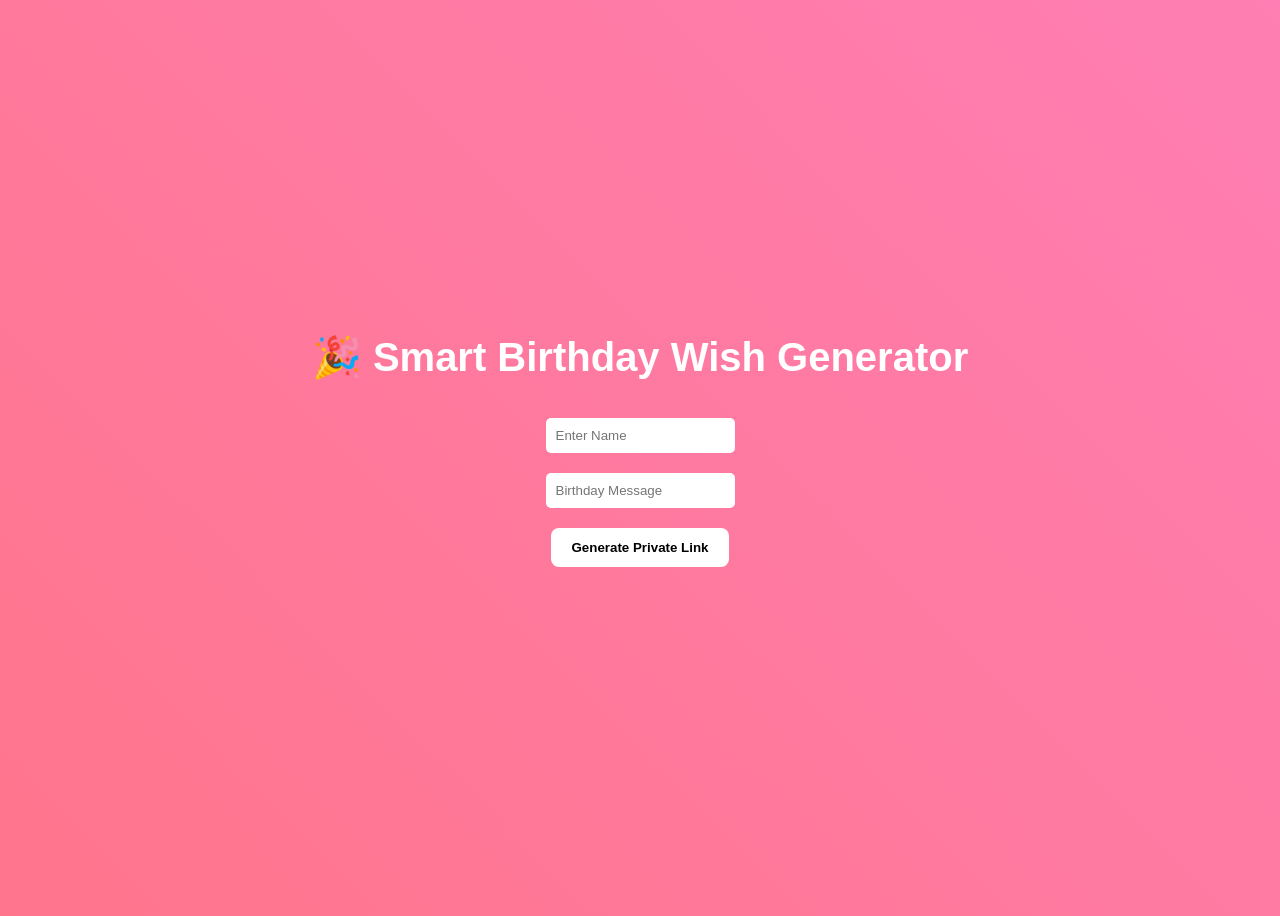
==== index.html @ 5a14bbdd "first commit" ====
<!DOCTYPE html>
<html>
    <head>
        <title>Wearable Birthday Wish Generator</title>
        <link rel="stylesheet" href="style.css">
    </head>

    <body>

        <h1>🎉 Smart Birthday Wish Generator</h1>

        <input id="name" placeholder="Enter Name">
        <input id="message" placeholder="Birthday Message">

        <button onclick="generateLink()">Generate Private Link</button>

        <p id="link"></p>

        <script src="script.js"></script>

    </body>
</html>
---- style.css ----
body{
font-family: Arial;
text-align:center;
background: linear-gradient(45deg,#ff758c,#ff7eb3);
color:white;
height:100vh;
display:flex;
justify-content:center;
align-items:center;
flex-direction:column;
}

input{
padding:10px;
margin:10px;
border:none;
border-radius:5px;
}

button{
padding:12px 20px;
border:none;
border-radius:8px;
background:white;
color:black;
font-weight:bold;
cursor:pointer;
margin:10px;
}

.container{
animation: fadeIn 2s ease;
}

@keyframes fadeIn{
from{opacity:0; transform:scale(0.8)}
to{opacity:1; transform:scale(1)}
}

h1{
font-size:40px;
animation: bounce 2s infinite;
}

@keyframes bounce{
0%,100%{transform:translateY(0)}
50%{transform:translateY(-10px)}
}
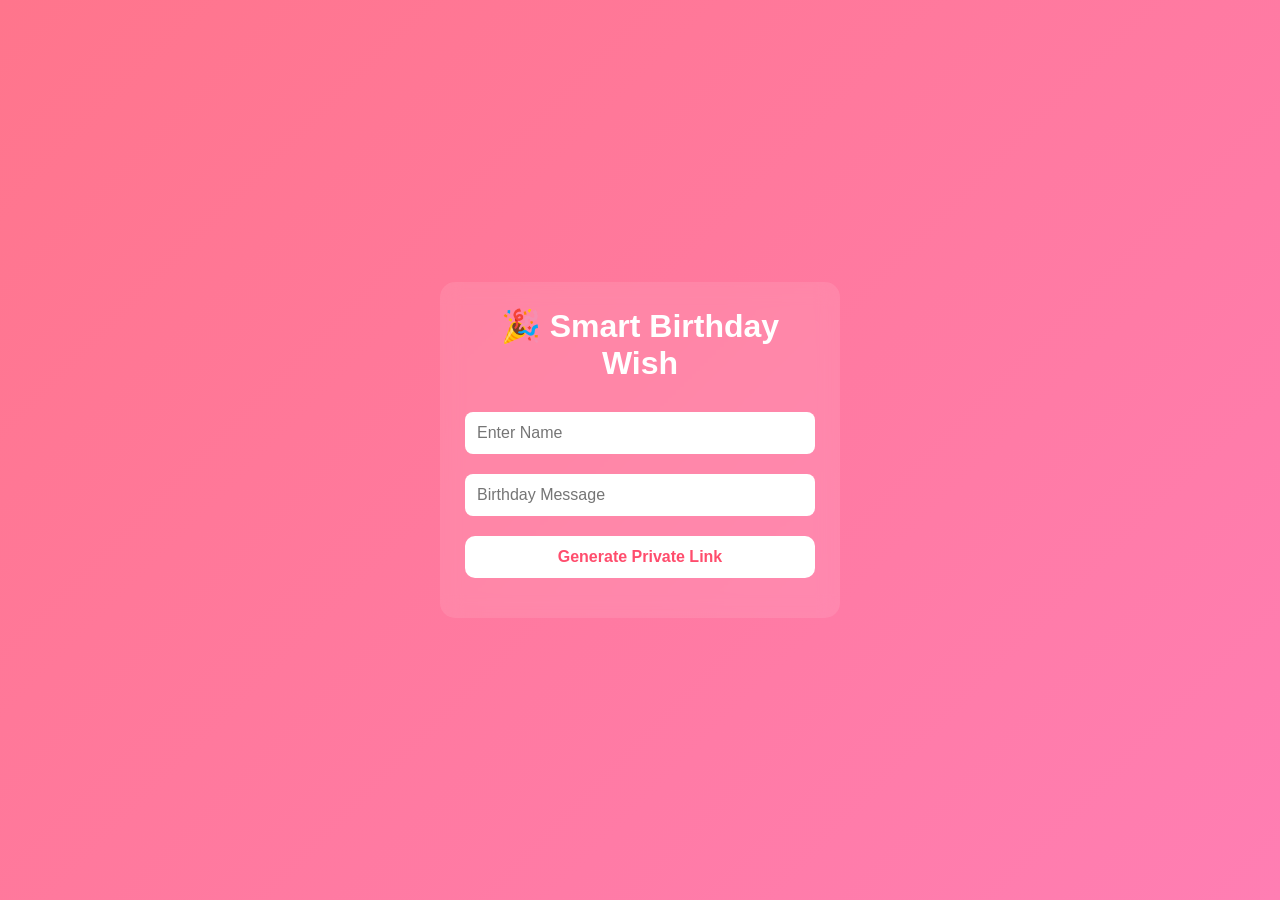
==== commit 91ab5140: "123" ====
--- a/index.html
+++ b/index.html
@@ -1,22 +1,30 @@
 <!DOCTYPE html>
 <html>
-    <head>
-        <title>Wearable Birthday Wish Generator</title>
-        <link rel="stylesheet" href="style.css">
-    </head>
+<head>
+<title>Wearable Birthday Wish Generator</title>
 
-    <body>
+<meta name="viewport" content="width=device-width, initial-scale=1.0">
 
-        <h1>🎉 Smart Birthday Wish Generator</h1>
+<link rel="stylesheet" href="style.css">
+</head>
 
-        <input id="name" placeholder="Enter Name">
-        <input id="message" placeholder="Birthday Message">
+<body>
 
-        <button onclick="generateLink()">Generate Private Link</button>
+<div class="container">
 
-        <p id="link"></p>
+<h1>🎉 Smart Birthday Wish</h1>
 
-        <script src="script.js"></script>
+<input id="name" placeholder="Enter Name">
 
-    </body>
+<input id="message" placeholder="Birthday Message">
+
+<button onclick="generateLink()">Generate Private Link</button>
+
+<p id="link"></p>
+
+</div>
+
+<script src="script.js"></script>
+
+</body>
 </html>
--- a/style.css
+++ b/style.css
@@ -1,48 +1,128 @@
+*{
+margin:0;
+padding:0;
+box-sizing:border-box;
+font-family:Arial, sans-serif;
+}
+
 body{
-font-family: Arial;
-text-align:center;
-background: linear-gradient(45deg,#ff758c,#ff7eb3);
-color:white;
+background: linear-gradient(135deg,#ff758c,#ff7eb3);
 height:100vh;
 display:flex;
 justify-content:center;
 align-items:center;
-flex-direction:column;
+text-align:center;
+color:white;
+padding:20px;
+}
+
+.container{
+width:100%;
+max-width:400px;
+background:rgba(255,255,255,0.1);
+padding:25px;
+border-radius:15px;
+backdrop-filter:blur(10px);
+animation:fadeIn 1.5s ease;
+}
+
+h1{
+font-size:2rem;
+margin-bottom:20px;
+animation:bounce 2s infinite;
 }
 
 input{
-padding:10px;
-margin:10px;
+width:100%;
+padding:12px;
+margin:10px 0;
 border:none;
-border-radius:5px;
+border-radius:8px;
+font-size:16px;
 }
 
 button{
-padding:12px 20px;
+width:100%;
+padding:12px;
+margin-top:10px;
 border:none;
-border-radius:8px;
+border-radius:10px;
+font-size:16px;
+font-weight:bold;
 background:white;
-color:black;
-font-weight:bold;
+color:#ff4d6d;
 cursor:pointer;
-margin:10px;
+transition:0.3s;
 }
 
-.container{
-animation: fadeIn 2s ease;
+button:hover{
+background:#ffe0e6;
+}
+
+.btn-group{
+display:flex;
+flex-direction:column;
+gap:10px;
+margin-top:20px;
+}
+
+#link{
+margin-top:15px;
+word-wrap:break-word;
+}
+
+a{
+color:white;
+font-weight:bold;
 }
 
 @keyframes fadeIn{
-from{opacity:0; transform:scale(0.8)}
-to{opacity:1; transform:scale(1)}
+from{
+opacity:0;
+transform:scale(0.9);
 }
-
-h1{
-font-size:40px;
-animation: bounce 2s infinite;
+to{
+opacity:1;
+transform:scale(1);
+}
 }
 
 @keyframes bounce{
 0%,100%{transform:translateY(0)}
-50%{transform:translateY(-10px)}
+50%{transform:translateY(-8px)}
+}
+
+/* MOBILE SMALL SCREENS */
+@media (max-width:480px){
+
+h1{
+font-size:1.5rem;
+}
+
+button{
+font-size:14px;
+padding:10px;
+}
+
+input{
+font-size:14px;
+}
+
+}
+
+/* SMARTWATCH / VERY SMALL SCREEN */
+@media (max-width:300px){
+
+.container{
+padding:15px;
+}
+
+h1{
+font-size:1.2rem;
+}
+
+button{
+font-size:12px;
+}
+
 }
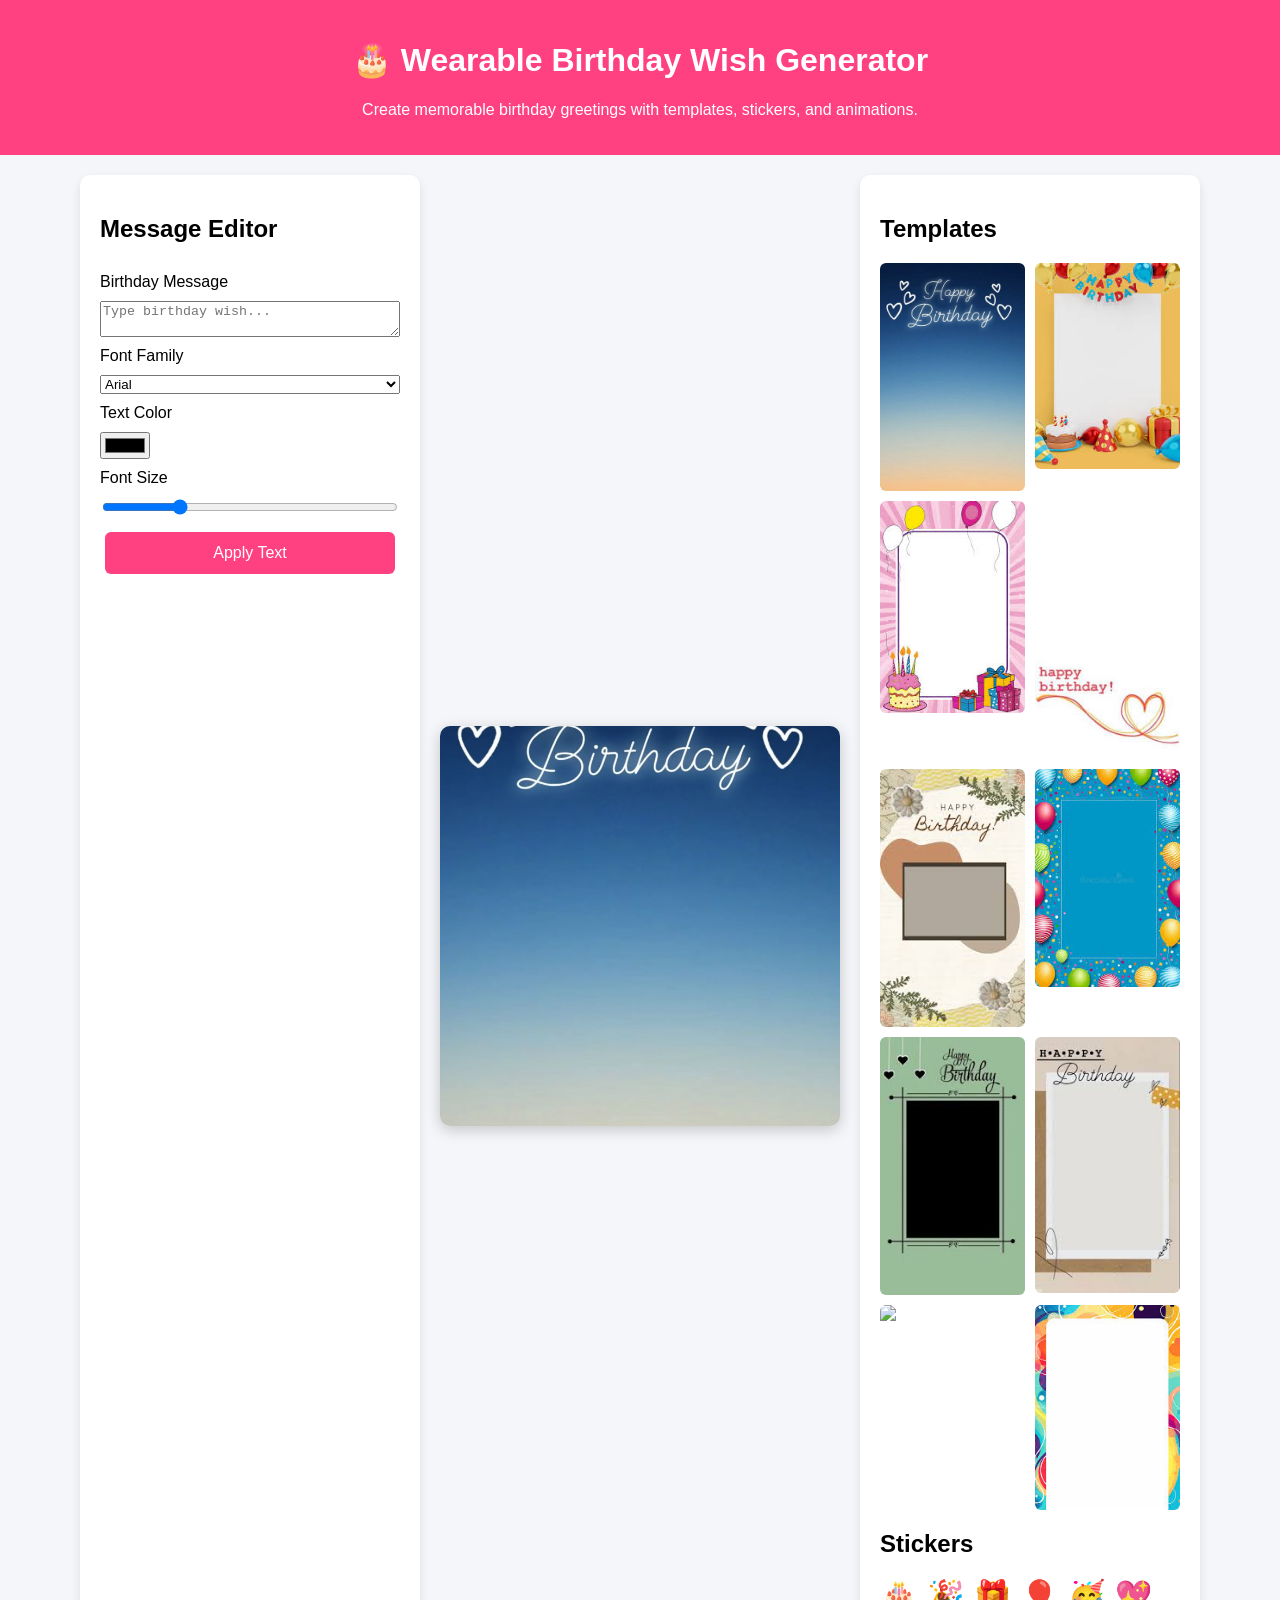
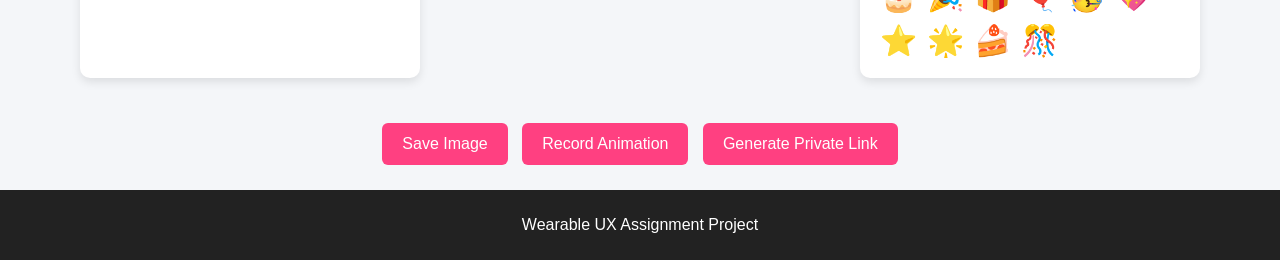
==== commit 5ca6c985: "123" ====
--- a/index.html
+++ b/index.html
@@ -1,28 +1,137 @@
 <!DOCTYPE html>
-<html>
+<html lang="en">
 <head>
-<title>Wearable Birthday Wish Generator</title>
 
+<meta charset="UTF-8">
 <meta name="viewport" content="width=device-width, initial-scale=1.0">
 
+<title>Birthday Wish Creator</title>
+
 <link rel="stylesheet" href="style.css">
+
+<script src="https://cdn.jsdelivr.net/npm/html2canvas@1.4.1/dist/html2canvas.min.js"></script>
+
 </head>
 
 <body>
 
-<div class="container">
+<header>
 
-<h1>🎉 Smart Birthday Wish</h1>
+<h1>🎂 Wearable Birthday Wish Generator</h1>
 
-<input id="name" placeholder="Enter Name">
+<p>Create memorable birthday greetings with templates, stickers, and animations.</p>
 
-<input id="message" placeholder="Birthday Message">
+</header>
 
-<button onclick="generateLink()">Generate Private Link</button>
 
-<p id="link"></p>
+<section class="editor">
+
+<div class="left-panel">
+
+<h2>Message Editor</h2>
+
+<label>Birthday Message</label>
+<textarea id="messageInput" placeholder="Type birthday wish..."></textarea>
+
+<label>Font Family</label>
+<select id="fontSelect">
+
+<option value="Arial">Arial</option>
+<option value="Verdana">Verdana</option>
+<option value="Georgia">Georgia</option>
+<option value="Courier New">Courier</option>
+<option value="Comic Sans MS">Comic</option>
+<option value="Times New Roman">Times</option>
+<option value="Impact">Impact</option>
+
+</select>
+
+<label>Text Color</label>
+<input type="color" id="textColor">
+
+<label>Font Size</label>
+<input type="range" id="fontSize" min="16" max="80" value="32">
+
+<button id="applyTextBtn">Apply Text</button>
 
 </div>
+
+
+
+<div class="center-panel">
+
+<div id="cardCanvas">
+
+<img id="templateImage" src="templates/t1.jpg">
+
+<div id="textOverlay"></div>
+
+<div id="stickersLayer"></div>
+
+</div>
+
+</div>
+
+
+<div class="right-panel">
+
+<h2>Templates</h2>
+
+<div class="templateGrid">
+
+<img src="templates/t1.jpg" class="templateItem">
+<img src="templates/t2.jpg" class="templateItem">
+<img src="templates/t3.jpg" class="templateItem">
+<img src="templates/t4.jpg" class="templateItem">
+<img src="templates/t5.jpg" class="templateItem">
+<img src="templates/t6.jpg" class="templateItem">
+<img src="templates/t7.jpg" class="templateItem">
+<img src="templates/t8.jpg" class="templateItem">
+<img src="templates/t9.jpg" class="templateItem">
+<img src="templates/t10.jpg" class="templateItem">
+
+</div>
+
+
+<h2>Stickers</h2>
+
+<div class="stickerPanel">
+
+<span class="sticker">🎂</span>
+<span class="sticker">🎉</span>
+<span class="sticker">🎁</span>
+<span class="sticker">🎈</span>
+<span class="sticker">🥳</span>
+<span class="sticker">💖</span>
+<span class="sticker">⭐</span>
+<span class="sticker">🌟</span>
+<span class="sticker">🍰</span>
+<span class="sticker">🎊</span>
+
+</div>
+
+</div>
+
+</section>
+
+
+<section class="actions">
+
+<button id="saveBtn">Save Image</button>
+
+<button id="recordBtn">Record Animation</button>
+
+<button id="shareBtn">Generate Private Link</button>
+
+</section>
+
+
+<footer>
+
+<p>Wearable UX Assignment Project</p>
+
+</footer>
+
 
 <script src="script.js"></script>
 
--- a/style.css
+++ b/style.css
@@ -1,128 +1,171 @@
-*{
+body
+{
+font-family: Arial;
 margin:0;
 padding:0;
-box-sizing:border-box;
-font-family:Arial, sans-serif;
+background:#f4f6f9;
 }
 
-body{
-background: linear-gradient(135deg,#ff758c,#ff7eb3);
-height:100vh;
+header
+{
+text-align:center;
+padding:20px;
+background:#ff4081;
+color:white;
+}
+
+.editor
+{
 display:flex;
+flex-wrap:wrap;
 justify-content:center;
+padding:20px;
+gap:20px;
+}
+
+.left-panel
+{
+width:300px;
+background:white;
+padding:20px;
+border-radius:10px;
+box-shadow:0 4px 10px rgba(0,0,0,0.1);
+display:flex;
+flex-direction:column;
+gap:10px;
+}
+
+.right-panel
+{
+width:300px;
+background:white;
+padding:20px;
+border-radius:10px;
+box-shadow:0 4px 10px rgba(0,0,0,0.1);
+}
+
+.center-panel
+{
+display:flex;
 align-items:center;
+justify-content:center;
+}
+
+#cardCanvas
+{
+position:relative;
+width:400px;
+height:400px;
+border-radius:10px;
+overflow:hidden;
+box-shadow:0 4px 15px rgba(0,0,0,0.2);
+}
+
+#templateImage
+{
+width:100%;
+height:100%;
+object-fit:cover;
+}
+
+#textOverlay
+{
+position:absolute;
+top:50%;
+left:50%;
+transform:translate(-50%,-50%);
+font-size:32px;
+color:white;
 text-align:center;
-color:white;
+font-weight:bold;
+cursor:move;
+}
+
+#stickersLayer
+{
+position:absolute;
+top:0;
+left:0;
+width:100%;
+height:100%;
+pointer-events:none;
+}
+
+.templateGrid
+{
+display:grid;
+grid-template-columns:repeat(2,1fr);
+gap:10px;
+}
+
+.templateItem
+{
+width:100%;
+border-radius:6px;
+cursor:pointer;
+}
+
+.stickerPanel
+{
+display:flex;
+flex-wrap:wrap;
+gap:10px;
+margin-top:10px;
+}
+
+.sticker
+{
+font-size:30px;
+cursor:pointer;
+}
+
+.actions
+{
+text-align:center;
 padding:20px;
 }
 
-.container{
-width:100%;
-max-width:400px;
-background:rgba(255,255,255,0.1);
-padding:25px;
-border-radius:15px;
-backdrop-filter:blur(10px);
-animation:fadeIn 1.5s ease;
+button
+{
+padding:12px 20px;
+margin:5px;
+border:none;
+background:#ff4081;
+color:white;
+border-radius:6px;
+font-size:16px;
+cursor:pointer;
 }
 
-h1{
-font-size:2rem;
-margin-bottom:20px;
-animation:bounce 2s infinite;
+button:hover
+{
+background:#e73370;
 }
 
-input{
-width:100%;
-padding:12px;
-margin:10px 0;
-border:none;
-border-radius:8px;
-font-size:16px;
+footer
+{
+text-align:center;
+padding:10px;
+background:#222;
+color:white;
 }
 
-button{
-width:100%;
-padding:12px;
-margin-top:10px;
-border:none;
-border-radius:10px;
-font-size:16px;
-font-weight:bold;
-background:white;
-color:#ff4d6d;
-cursor:pointer;
-transition:0.3s;
+@media screen and (max-width:900px)
+{
+.editor
+{
+flex-direction:column;
+align-items:center;
 }
 
-button:hover{
-background:#ffe0e6;
+.center-panel
+{
+order:-1;
 }
 
-.btn-group{
-display:flex;
-flex-direction:column;
-gap:10px;
-margin-top:20px;
+#cardCanvas
+{
+width:90%;
+height:300px;
 }
-
-#link{
-margin-top:15px;
-word-wrap:break-word;
-}
-
-a{
-color:white;
-font-weight:bold;
-}
-
-@keyframes fadeIn{
-from{
-opacity:0;
-transform:scale(0.9);
-}
-to{
-opacity:1;
-transform:scale(1);
-}
-}
-
-@keyframes bounce{
-0%,100%{transform:translateY(0)}
-50%{transform:translateY(-8px)}
-}
-
-/* MOBILE SMALL SCREENS */
-@media (max-width:480px){
-
-h1{
-font-size:1.5rem;
-}
-
-button{
-font-size:14px;
-padding:10px;
-}
-
-input{
-font-size:14px;
-}
-
-}
-
-/* SMARTWATCH / VERY SMALL SCREEN */
-@media (max-width:300px){
-
-.container{
-padding:15px;
-}
-
-h1{
-font-size:1.2rem;
-}
-
-button{
-font-size:12px;
-}
-
 }
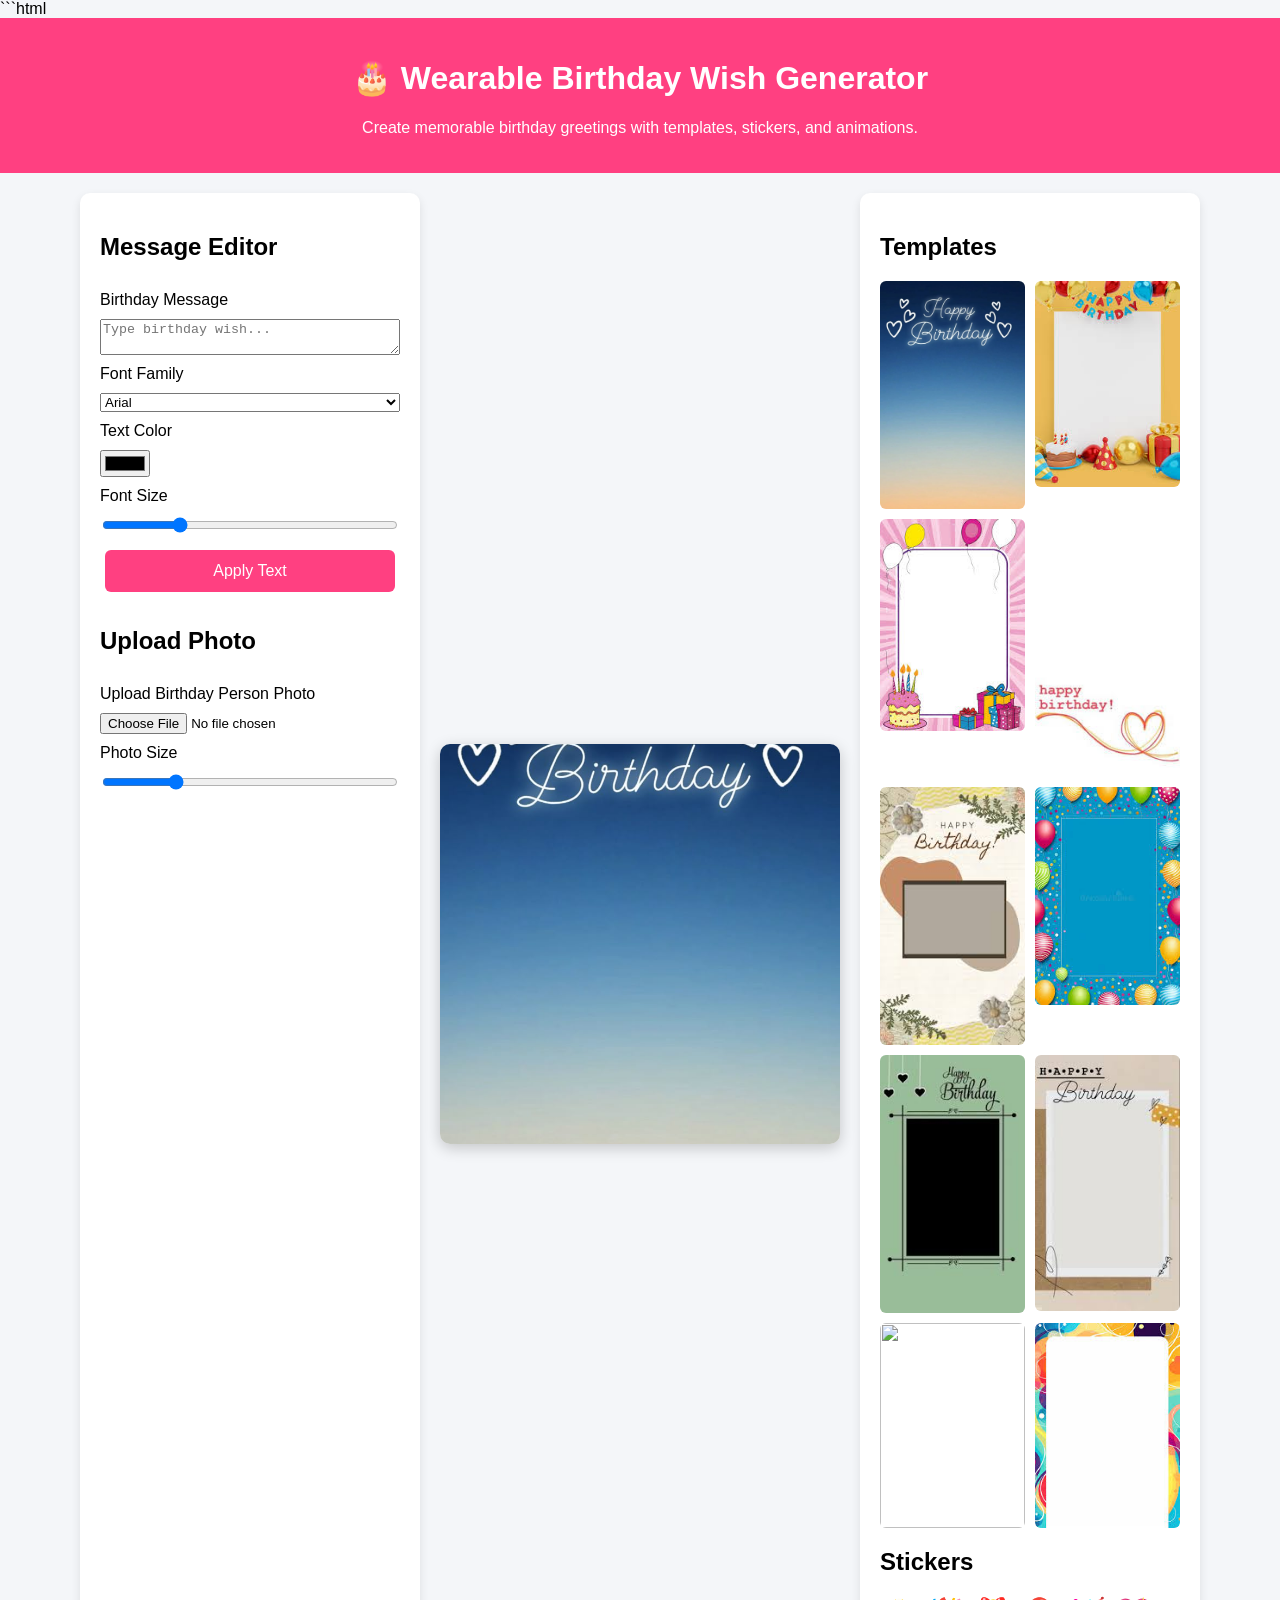
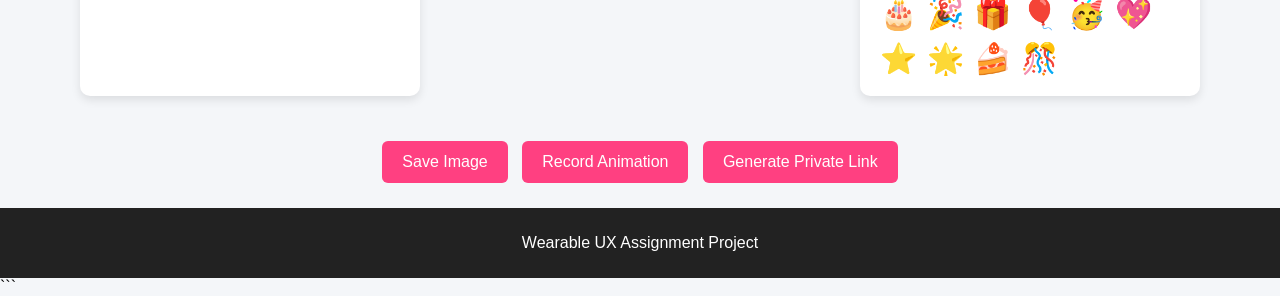
==== commit 50f6ac38: "123" ====
--- a/index.html
+++ b/index.html
@@ -1,3 +1,4 @@
+```html
 <!DOCTYPE html>
 <html lang="en">
 <head>
@@ -54,6 +55,17 @@
 
 <button id="applyTextBtn">Apply Text</button>
 
+
+<!-- NEW PHOTO UPLOAD FEATURE -->
+
+<h2>Upload Photo</h2>
+
+<label>Upload Birthday Person Photo</label>
+<input type="file" id="photoUpload" accept="image/*">
+
+<label>Photo Size</label>
+<input type="range" id="photoSize" min="80" max="250" value="120">
+
 </div>
 
 
@@ -67,6 +79,9 @@
 <div id="textOverlay"></div>
 
 <div id="stickersLayer"></div>
+
+<!-- NEW UPLOADED PHOTO -->
+<img id="uploadedPhoto">
 
 </div>
 
@@ -136,4 +151,5 @@
 <script src="script.js"></script>
 
 </body>
-</html>+</html>
+```
--- a/style.css
+++ b/style.css
@@ -168,4 +168,33 @@
 width:90%;
 height:300px;
 }
+}
+
+#stickersLayer{
+position:absolute;
+top:0;
+left:0;
+width:100%;
+height:100%;
+pointer-events:none;
+}
+
+.draggable{
+pointer-events:auto;
+user-select:none;
+touch-action:none;
+}
+
+#uploadedPhoto{
+position:absolute;
+width:120px;
+height:120px;
+object-fit:cover;
+border-radius:10px;
+top:50px;
+left:50px;
+cursor:grab;
+display:none;
+border:3px solid white;
+box-shadow:0 0 10px rgba(0,0,0,0.4);
 }
